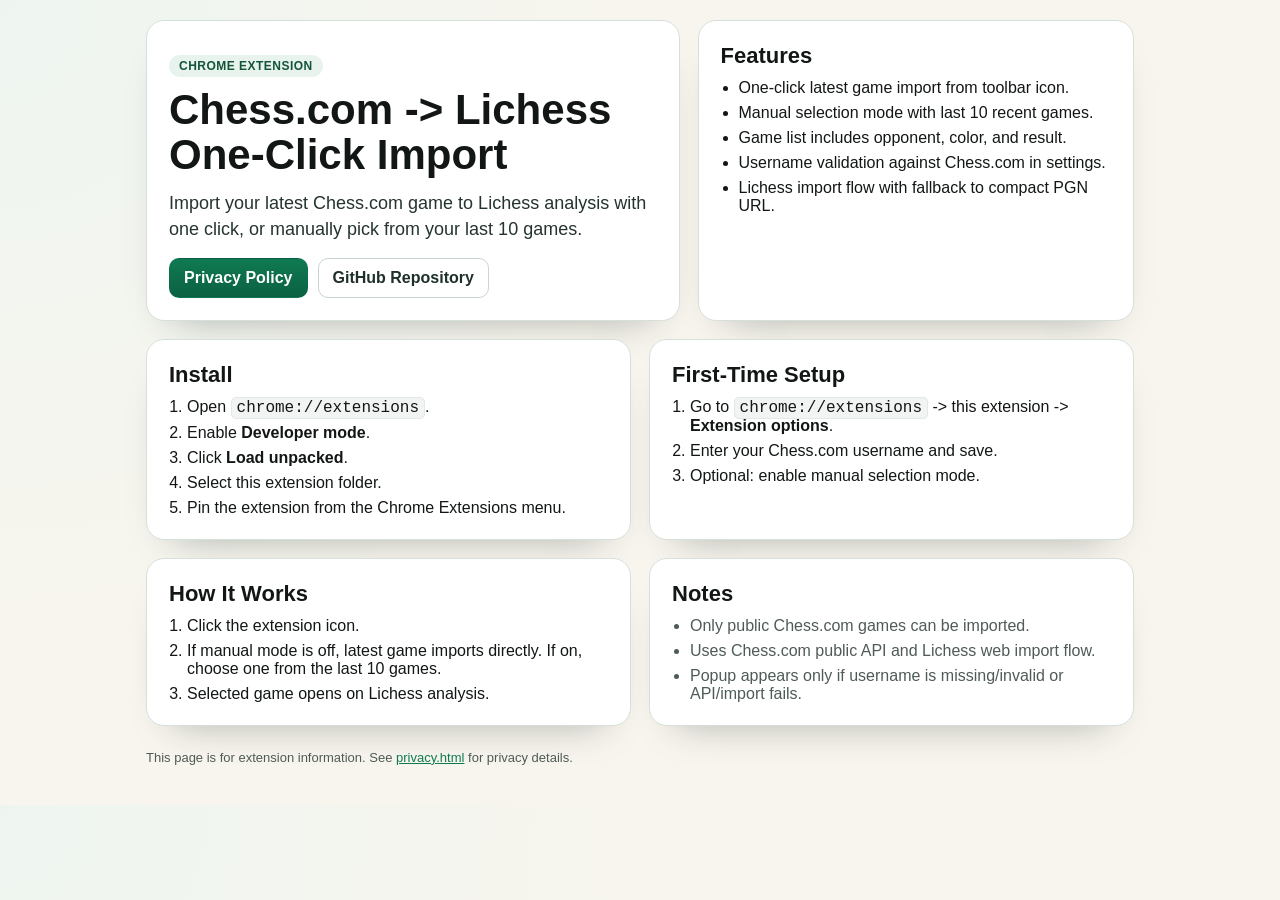
==== index.html @ f789d125 "Add docs site pages and webstore packaging scripts" ====
<!doctype html>
<html lang="en">
  <head>
    <meta charset="utf-8" />
    <meta name="viewport" content="width=device-width, initial-scale=1" />
    <title>Chess.com -> Lichess One-Click Import</title>
    <meta
      name="description"
      content="Chrome extension that imports your latest Chess.com game to Lichess analysis in one click."
    />
    <style>
      :root {
        --bg-1: #eef5f0;
        --bg-2: #f8f5ee;
        --card: #ffffff;
        --text: #121715;
        --muted: #4f5b56;
        --line: #d6e0da;
        --accent: #0f7a52;
        --accent-2: #0b6142;
      }

      * {
        box-sizing: border-box;
      }

      body {
        margin: 0;
        font-family: "Avenir Next", "Nunito Sans", "Segoe UI", sans-serif;
        color: var(--text);
        background: radial-gradient(circle at 0% 0%, var(--bg-1), var(--bg-2) 45%);
      }

      .wrap {
        max-width: 1020px;
        margin: 0 auto;
        padding: 20px 16px 40px;
      }

      .hero {
        display: grid;
        gap: 18px;
        grid-template-columns: 1.1fr 0.9fr;
        align-items: stretch;
      }

      .panel {
        background: var(--card);
        border: 1px solid var(--line);
        border-radius: 18px;
        padding: 22px;
        box-shadow: 0 22px 40px -28px rgba(18, 33, 27, 0.4);
      }

      .eyebrow {
        display: inline-block;
        margin-bottom: 10px;
        padding: 4px 10px;
        border-radius: 999px;
        background: #e8f3ed;
        color: #14553a;
        font-weight: 700;
        font-size: 12px;
        letter-spacing: 0.04em;
        text-transform: uppercase;
      }

      h1 {
        margin: 0;
        font-size: clamp(28px, 5vw, 42px);
        line-height: 1.08;
      }

      .lead {
        margin: 12px 0 0;
        color: #25342e;
        font-size: 18px;
        line-height: 1.45;
      }

      .cta {
        margin-top: 16px;
        display: flex;
        flex-wrap: wrap;
        gap: 10px;
      }

      .btn {
        display: inline-block;
        padding: 10px 14px;
        border-radius: 10px;
        border: 1px solid transparent;
        text-decoration: none;
        font-weight: 700;
      }

      .btn-primary {
        background: linear-gradient(180deg, var(--accent), var(--accent-2));
        color: #fff;
      }

      .btn-ghost {
        border-color: #c8d6cf;
        color: #1f2f2a;
        background: #fff;
      }

      .list {
        margin: 0;
        padding-left: 18px;
      }

      .list li + li {
        margin-top: 7px;
      }

      .grid {
        display: grid;
        margin-top: 18px;
        gap: 18px;
        grid-template-columns: 1fr 1fr;
      }

      h2 {
        margin: 0 0 10px;
        font-size: 22px;
      }

      .muted {
        color: var(--muted);
      }

      code {
        background: #f1f4f2;
        border: 1px solid #e1e9e4;
        border-radius: 5px;
        padding: 1px 5px;
        font-family: ui-monospace, SFMono-Regular, Menlo, Monaco, Consolas, "Liberation Mono",
          monospace;
      }

      .steps {
        margin: 0;
        padding-left: 18px;
      }

      .steps li + li {
        margin-top: 7px;
      }

      footer {
        margin-top: 24px;
        font-size: 13px;
        color: var(--muted);
      }

      a {
        color: var(--accent);
      }

      @media (max-width: 900px) {
        .hero,
        .grid {
          grid-template-columns: 1fr;
        }
      }
    </style>
  </head>
  <body>
    <main class="wrap">
      <section class="hero">
        <article class="panel">
          <p class="eyebrow">Chrome Extension</p>
          <h1>Chess.com -> Lichess One-Click Import</h1>
          <p class="lead">
            Import your latest Chess.com game to Lichess analysis with one click, or manually pick
            from your last 10 games.
          </p>
          <div class="cta">
            <a class="btn btn-primary" href="privacy.html">Privacy Policy</a>
            <a
              class="btn btn-ghost"
              href="https://github.com/sabirmostofa/chess-game-analyser"
              target="_blank"
              rel="noopener noreferrer"
              >GitHub Repository</a
            >
          </div>
        </article>

        <aside class="panel">
          <h2>Features</h2>
          <ul class="list">
            <li>One-click latest game import from toolbar icon.</li>
            <li>Manual selection mode with last 10 recent games.</li>
            <li>Game list includes opponent, color, and result.</li>
            <li>Username validation against Chess.com in settings.</li>
            <li>Lichess import flow with fallback to compact PGN URL.</li>
          </ul>
        </aside>
      </section>

      <section class="grid">
        <article class="panel">
          <h2>Install</h2>
          <ol class="steps">
            <li>Open <code>chrome://extensions</code>.</li>
            <li>Enable <strong>Developer mode</strong>.</li>
            <li>Click <strong>Load unpacked</strong>.</li>
            <li>Select this extension folder.</li>
            <li>Pin the extension from the Chrome Extensions menu.</li>
          </ol>
        </article>

        <article class="panel">
          <h2>First-Time Setup</h2>
          <ol class="steps">
            <li>
              Go to <code>chrome://extensions</code> -> this extension ->
              <strong>Extension options</strong>.
            </li>
            <li>Enter your Chess.com username and save.</li>
            <li>Optional: enable manual selection mode.</li>
          </ol>
        </article>
      </section>

      <section class="grid">
        <article class="panel">
          <h2>How It Works</h2>
          <ol class="steps">
            <li>Click the extension icon.</li>
            <li>
              If manual mode is off, latest game imports directly. If on, choose one from the last
              10 games.
            </li>
            <li>Selected game opens on Lichess analysis.</li>
          </ol>
        </article>

        <article class="panel">
          <h2>Notes</h2>
          <ul class="list muted">
            <li>Only public Chess.com games can be imported.</li>
            <li>Uses Chess.com public API and Lichess web import flow.</li>
            <li>Popup appears only if username is missing/invalid or API/import fails.</li>
          </ul>
        </article>
      </section>

      <footer>
        This page is for extension information. See <a href="privacy.html">privacy.html</a> for
        privacy details.
      </footer>
    </main>
  </body>
</html>
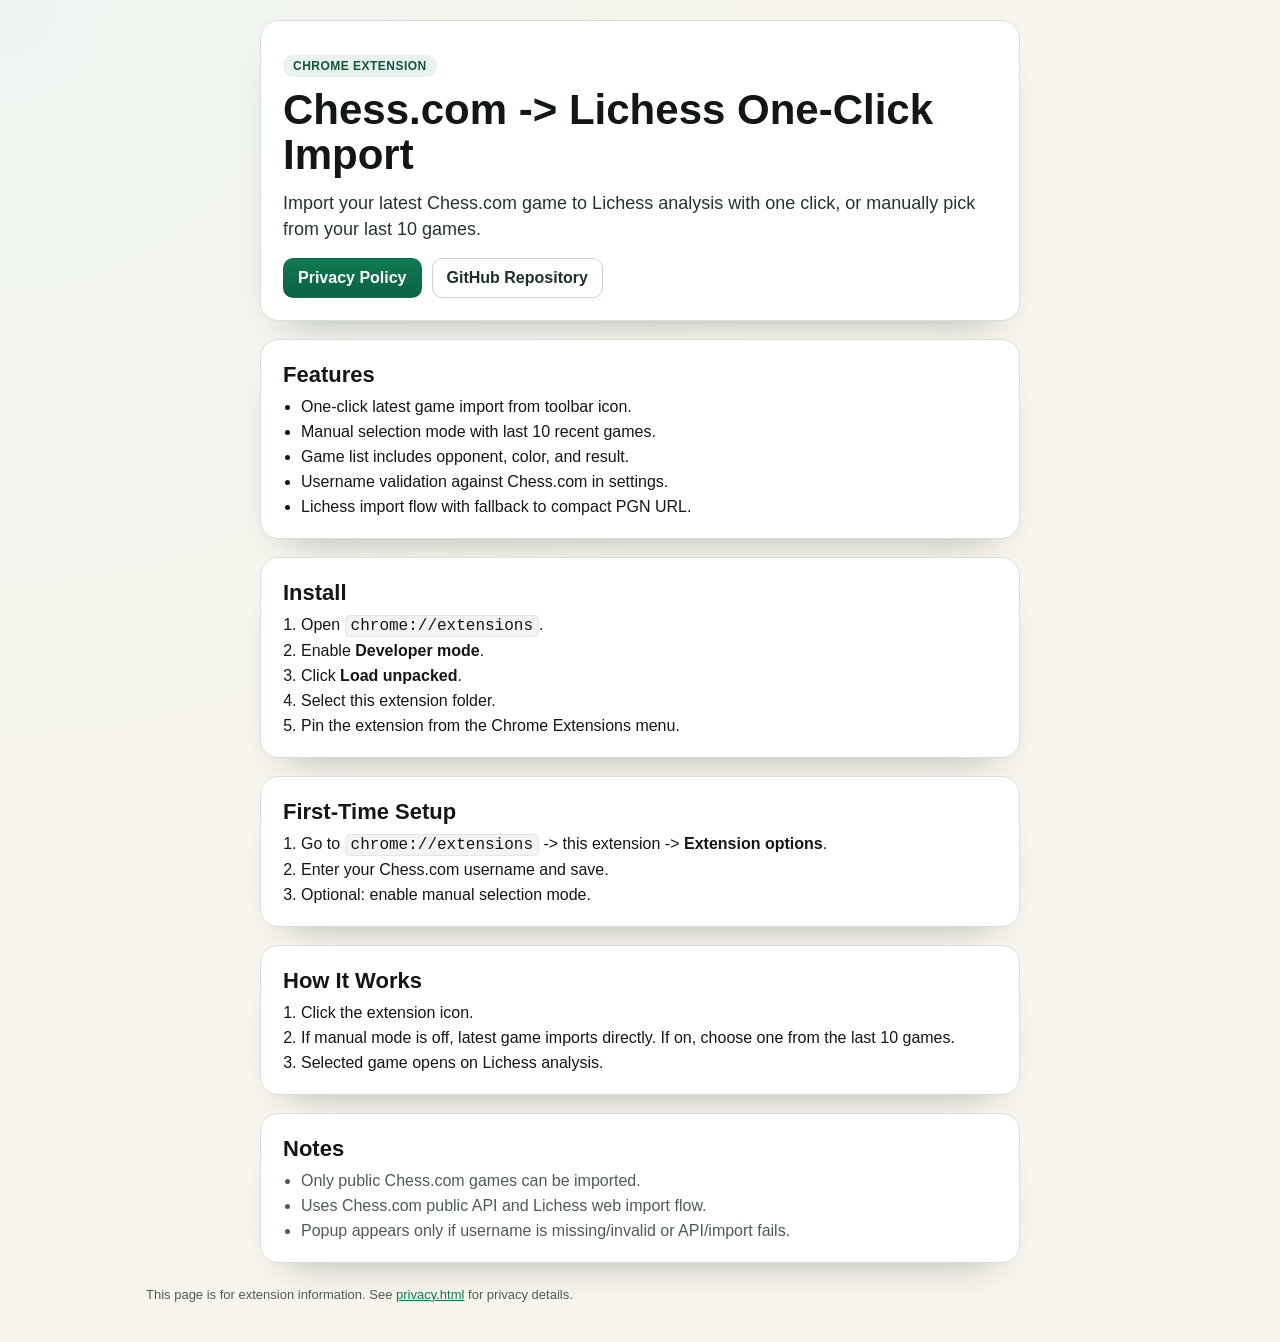
==== commit e759cf79: "html format change" ====
--- a/index.html
+++ b/index.html
@@ -40,7 +40,7 @@
       .hero {
         display: grid;
         gap: 18px;
-        grid-template-columns: 1.1fr 0.9fr;
+        grid-template-columns: 1fr;
         align-items: stretch;
       }
 
@@ -49,6 +49,9 @@
         border: 1px solid var(--line);
         border-radius: 18px;
         padding: 22px;
+        width: 100%;
+        max-width: 760px;
+        margin: 0 auto;
         box-shadow: 0 22px 40px -28px rgba(18, 33, 27, 0.4);
       }
 
@@ -118,7 +121,7 @@
         display: grid;
         margin-top: 18px;
         gap: 18px;
-        grid-template-columns: 1fr 1fr;
+        grid-template-columns: 1fr;
       }
 
       h2 {
@@ -159,9 +162,8 @@
       }
 
       @media (max-width: 900px) {
-        .hero,
-        .grid {
-          grid-template-columns: 1fr;
+        .panel {
+          max-width: 100%;
         }
       }
     </style>
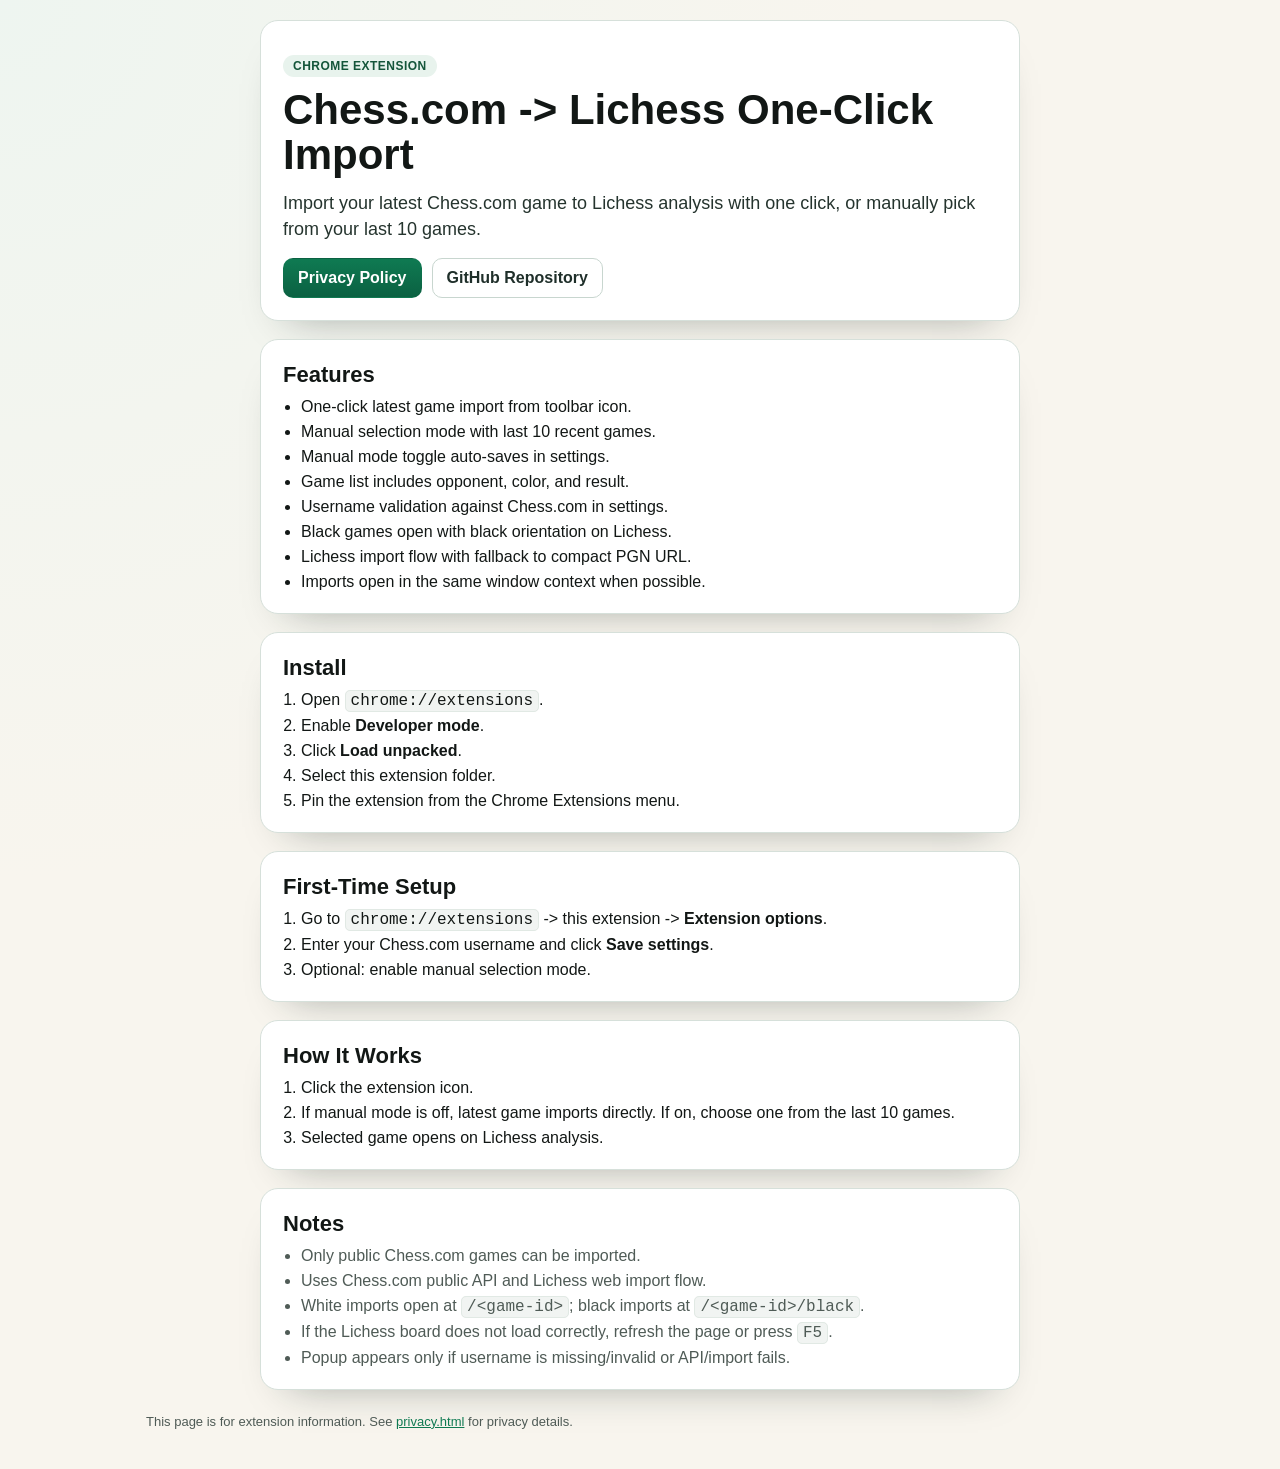
==== commit 33713c57: "Release v1.1" ====
--- a/index.html
+++ b/index.html
@@ -195,9 +195,12 @@
           <ul class="list">
             <li>One-click latest game import from toolbar icon.</li>
             <li>Manual selection mode with last 10 recent games.</li>
+            <li>Manual mode toggle auto-saves in settings.</li>
             <li>Game list includes opponent, color, and result.</li>
             <li>Username validation against Chess.com in settings.</li>
+            <li>Black games open with black orientation on Lichess.</li>
             <li>Lichess import flow with fallback to compact PGN URL.</li>
+            <li>Imports open in the same window context when possible.</li>
           </ul>
         </aside>
       </section>
@@ -221,7 +224,7 @@
               Go to <code>chrome://extensions</code> -> this extension ->
               <strong>Extension options</strong>.
             </li>
-            <li>Enter your Chess.com username and save.</li>
+            <li>Enter your Chess.com username and click <strong>Save settings</strong>.</li>
             <li>Optional: enable manual selection mode.</li>
           </ol>
         </article>
@@ -245,6 +248,8 @@
           <ul class="list muted">
             <li>Only public Chess.com games can be imported.</li>
             <li>Uses Chess.com public API and Lichess web import flow.</li>
+            <li>White imports open at <code>/&lt;game-id&gt;</code>; black imports at <code>/&lt;game-id&gt;/black</code>.</li>
+            <li>If the Lichess board does not load correctly, refresh the page or press <code>F5</code>.</li>
             <li>Popup appears only if username is missing/invalid or API/import fails.</li>
           </ul>
         </article>
